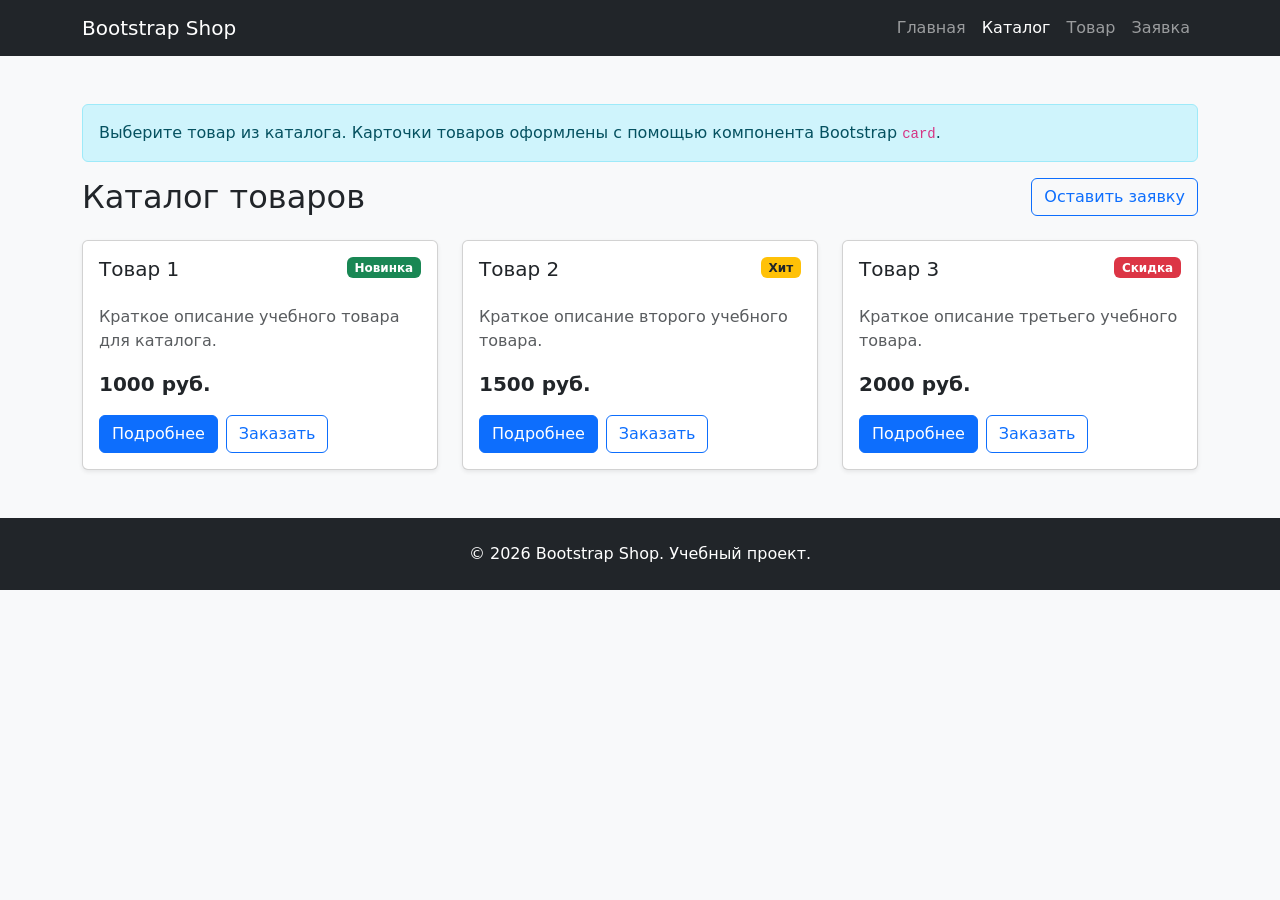
==== catalog.html @ cc486c78 "feat: add catalog, product and order pages" ====
<!DOCTYPE html>
<html lang="ru">
<head>
  <meta charset="UTF-8">
  <meta name="viewport" content="width=device-width, initial-scale=1.0">
  <title>Каталог – Bootstrap Shop</title>
  <link href="https://cdn.jsdelivr.net/npm/bootstrap@5.3.3/dist/css/bootstrap.min.css" rel="stylesheet">
  <link rel="stylesheet" href="css/custom.css">
</head>
<body class="bg-light">

  <!-- Навигация -->
  <nav class="navbar navbar-expand-lg navbar-dark bg-dark">
    <div class="container">
      <a class="navbar-brand" href="index.html">Bootstrap Shop</a>
      <button class="navbar-toggler" type="button" data-bs-toggle="collapse" data-bs-target="#mainNavbar">
        <span class="navbar-toggler-icon"></span>
      </button>
      <div class="collapse navbar-collapse" id="mainNavbar">
        <ul class="navbar-nav ms-auto">
          <li class="nav-item"><a class="nav-link" href="index.html">Главная</a></li>
          <li class="nav-item"><a class="nav-link active" href="catalog.html">Каталог</a></li>
          <li class="nav-item"><a class="nav-link" href="product.html">Товар</a></li>
          <li class="nav-item"><a class="nav-link" href="order.html">Заявка</a></li>
        </ul>
      </div>
    </div>
  </nav>

  <!-- Основной контент -->
  <main class="container my-5">
    <!-- Alert -->
    <div class="alert alert-info" role="alert">
      Выберите товар из каталога. Карточки товаров оформлены с помощью компонента Bootstrap <code>card</code>.
    </div>

    <div class="d-flex justify-content-between align-items-center mb-4">
      <h1 class="h2 mb-0">Каталог товаров</h1>
      <a class="btn btn-outline-primary" href="order.html">Оставить заявку</a>
    </div>

    <!-- Сетка карточек -->
    <div class="row g-4">
      
      <!-- Карточка 1 -->
      <div class="col-12 col-md-6 col-lg-4">
        <div class="card h-100 shadow-sm">
          <div class="card-body d-flex flex-column">
            <div class="d-flex justify-content-between align-items-start mb-3">
              <h2 class="card-title h5">Товар 1</h2>
              <span class="badge bg-success">Новинка</span>
            </div>
            <p class="card-text text-muted">Краткое описание учебного товара для каталога.</p>
            <p class="fw-bold fs-5 mt-auto">1000 руб.</p>
            <div class="d-flex gap-2">
              <a class="btn btn-primary" href="product.html">Подробнее</a>
              <button class="btn btn-outline-primary" type="button" data-bs-toggle="modal" data-bs-target="#orderModal">Заказать</button>
            </div>
          </div>
        </div>
      </div>

      <!-- Карточка 2 -->
      <div class="col-12 col-md-6 col-lg-4">
        <div class="card h-100 shadow-sm">
          <div class="card-body d-flex flex-column">
            <div class="d-flex justify-content-between align-items-start mb-3">
              <h2 class="card-title h5">Товар 2</h2>
              <span class="badge bg-warning text-dark">Хит</span>
            </div>
            <p class="card-text text-muted">Краткое описание второго учебного товара.</p>
            <p class="fw-bold fs-5 mt-auto">1500 руб.</p>
            <div class="d-flex gap-2">
              <a class="btn btn-primary" href="product.html">Подробнее</a>
              <button class="btn btn-outline-primary" type="button" data-bs-toggle="modal" data-bs-target="#orderModal">Заказать</button>
            </div>
          </div>
        </div>
      </div>

      <!-- Карточка 3 -->
      <div class="col-12 col-md-6 col-lg-4">
        <div class="card h-100 shadow-sm">
          <div class="card-body d-flex flex-column">
            <div class="d-flex justify-content-between align-items-start mb-3">
              <h2 class="card-title h5">Товар 3</h2>
              <span class="badge bg-danger">Скидка</span>
            </div>
            <p class="card-text text-muted">Краткое описание третьего учебного товара.</p>
            <p class="fw-bold fs-5 mt-auto">2000 руб.</p>
            <div class="d-flex gap-2">
              <a class="btn btn-primary" href="product.html">Подробнее</a>
              <button class="btn btn-outline-primary" type="button" data-bs-toggle="modal" data-bs-target="#orderModal">Заказать</button>
            </div>
          </div>
        </div>
      </div>

    </div>
  </main>

  <!-- Модальное окно -->
  <div class="modal fade" id="orderModal" tabindex="-1" aria-labelledby="orderModalLabel" aria-hidden="true">
    <div class="modal-dialog">
      <div class="modal-content">
        <div class="modal-header">
          <h2 class="modal-title h5" id="orderModalLabel">Быстрая заявка</h2>
          <button type="button" class="btn-close" data-bs-dismiss="modal" aria-label="Закрыть"></button>
        </div>
        <div class="modal-body">
          <p class="text-muted">Оставьте контактные данные, и менеджер свяжется с вами.</p>
          <form>
            <div class="mb-3">
              <label for="modal-name" class="form-label">Имя</label>
              <input id="modal-name" type="text" class="form-control" required>
            </div>
            <div class="mb-3">
              <label for="modal-phone" class="form-label">Телефон</label>
              <input id="modal-phone" type="tel" class="form-control" required>
            </div>
            <div class="form-check mb-3">
              <input id="modal-agree" class="form-check-input" type="checkbox" required>
              <label class="form-check-label" for="modal-agree">Согласен на обработку данных</label>
            </div>
          </form>
        </div>
        <div class="modal-footer">
          <button type="button" class="btn btn-secondary" data-bs-dismiss="modal">Закрыть</button>
          <button type="button" class="btn btn-primary">Отправить</button>
        </div>
      </div>
    </div>
  </div>

  <!-- Подвал -->
  <footer class="bg-dark text-white py-4 mt-5">
    <div class="container text-center">
      <p class="mb-0">&copy; 2026 Bootstrap Shop. Учебный проект.</p>
    </div>
  </footer>

  <!-- Bootstrap JS Bundle -->
  <script src="https://cdn.jsdelivr.net/npm/bootstrap@5.3.3/dist/js/bootstrap.bundle.min.js"></script>
</body>
</html>
---- css/custom.css ----
body {
  min-height: 100vh;
}

.placeholder-box {
  min-height: 240px;
}
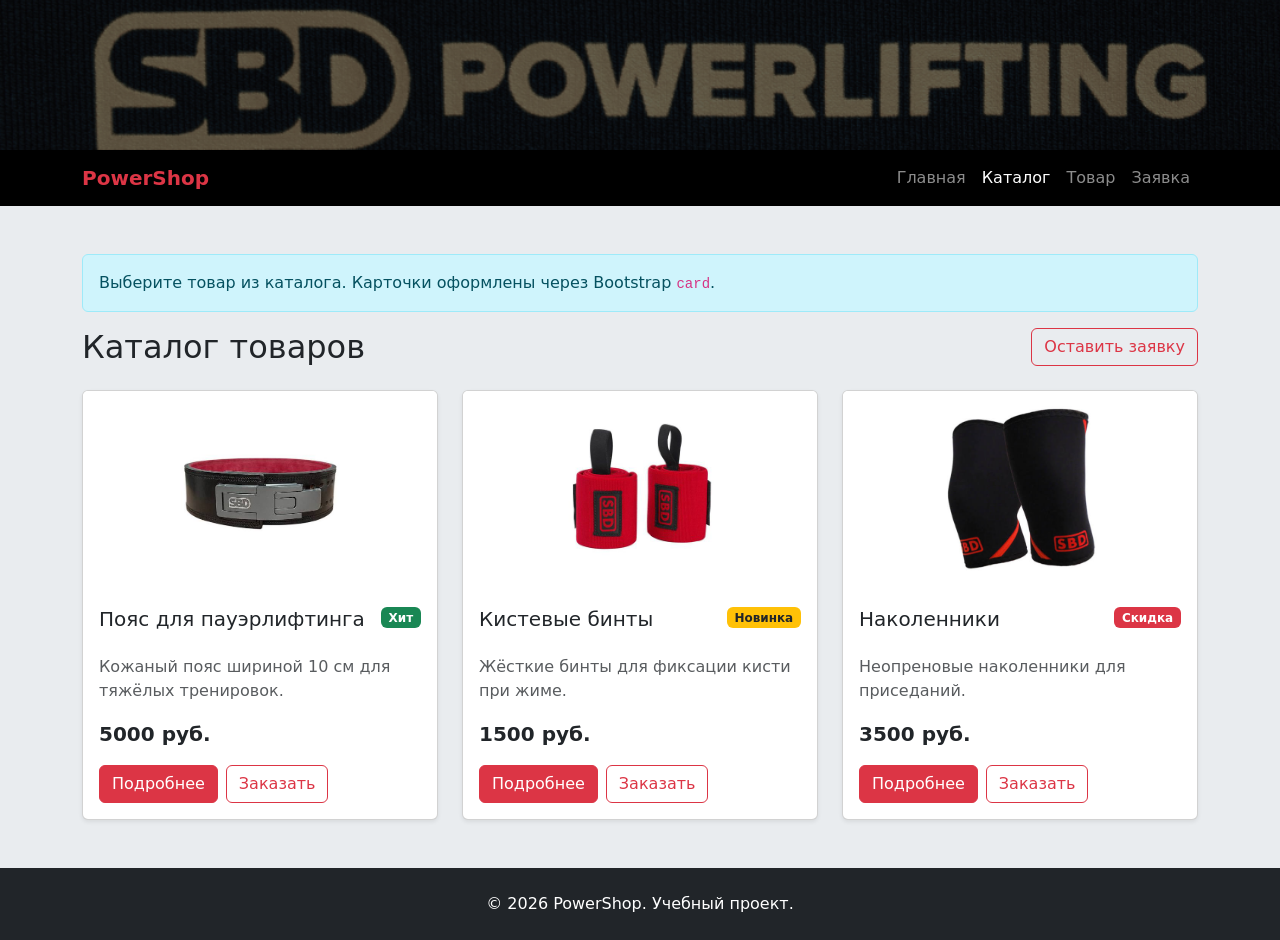
==== commit 425ffe35: "feat: finalize PowerShop design, update README with all improvements" ====
--- a/catalog.html
+++ b/catalog.html
@@ -3,16 +3,17 @@
 <head>
   <meta charset="UTF-8">
   <meta name="viewport" content="width=device-width, initial-scale=1.0">
-  <title>Каталог – Bootstrap Shop</title>
-  <link href="https://cdn.jsdelivr.net/npm/bootstrap@5.3.3/dist/css/bootstrap.min.css" rel="stylesheet">
+  <title>Каталог – PowerShop</title>
+  <link rel="stylesheet" href="vendor/bootstrap/css/bootstrap.min.css">
   <link rel="stylesheet" href="css/custom.css">
 </head>
 <body class="bg-light">
 
-  <!-- Навигация -->
-  <nav class="navbar navbar-expand-lg navbar-dark bg-dark">
+  <header class="py-5 header-bg"></header>
+
+  <nav class="navbar navbar-expand-lg navbar-dark bg-black">
     <div class="container">
-      <a class="navbar-brand" href="index.html">Bootstrap Shop</a>
+      <a class="navbar-brand text-danger fw-bold" href="index.html">PowerShop</a>
       <button class="navbar-toggler" type="button" data-bs-toggle="collapse" data-bs-target="#mainNavbar">
         <span class="navbar-toggler-icon"></span>
       </button>
@@ -27,79 +28,73 @@
     </div>
   </nav>
 
-  <!-- Основной контент -->
   <main class="container my-5">
-    <!-- Alert -->
     <div class="alert alert-info" role="alert">
-      Выберите товар из каталога. Карточки товаров оформлены с помощью компонента Bootstrap <code>card</code>.
+      Выберите товар из каталога. Карточки оформлены через Bootstrap <code>card</code>.
     </div>
 
     <div class="d-flex justify-content-between align-items-center mb-4">
-      <h1 class="h2 mb-0">Каталог товаров</h1>
-      <a class="btn btn-outline-primary" href="order.html">Оставить заявку</a>
+      <h1 class="h2 mb-0 text-dark">Каталог товаров</h1>
+      <a class="btn btn-outline-danger" href="order.html">Оставить заявку</a>
     </div>
 
-    <!-- Сетка карточек -->
     <div class="row g-4">
-      
-      <!-- Карточка 1 -->
       <div class="col-12 col-md-6 col-lg-4">
         <div class="card h-100 shadow-sm">
+          <img src="images/belt.jpg" class="card-img-top" alt="Пояс для пауэрлифтинга">
           <div class="card-body d-flex flex-column">
             <div class="d-flex justify-content-between align-items-start mb-3">
-              <h2 class="card-title h5">Товар 1</h2>
-              <span class="badge bg-success">Новинка</span>
+              <h2 class="card-title h5">Пояс для пауэрлифтинга</h2>
+              <span class="badge bg-success">Хит</span>
             </div>
-            <p class="card-text text-muted">Краткое описание учебного товара для каталога.</p>
-            <p class="fw-bold fs-5 mt-auto">1000 руб.</p>
+            <p class="card-text text-muted">Кожаный пояс шириной 10 см для тяжёлых тренировок.</p>
+            <p class="fw-bold fs-5 mt-auto">5000 руб.</p>
             <div class="d-flex gap-2">
-              <a class="btn btn-primary" href="product.html">Подробнее</a>
-              <button class="btn btn-outline-primary" type="button" data-bs-toggle="modal" data-bs-target="#orderModal">Заказать</button>
+              <a class="btn btn-danger" href="product.html">Подробнее</a>
+              <button class="btn btn-outline-danger" type="button" data-bs-toggle="modal" data-bs-target="#orderModal">Заказать</button>
             </div>
           </div>
         </div>
       </div>
 
-      <!-- Карточка 2 -->
       <div class="col-12 col-md-6 col-lg-4">
         <div class="card h-100 shadow-sm">
+          <img src="images/wraps.jpg" class="card-img-top" alt="Кистевые бинты">
           <div class="card-body d-flex flex-column">
             <div class="d-flex justify-content-between align-items-start mb-3">
-              <h2 class="card-title h5">Товар 2</h2>
-              <span class="badge bg-warning text-dark">Хит</span>
+              <h2 class="card-title h5">Кистевые бинты</h2>
+              <span class="badge bg-warning text-dark">Новинка</span>
             </div>
-            <p class="card-text text-muted">Краткое описание второго учебного товара.</p>
+            <p class="card-text text-muted">Жёсткие бинты для фиксации кисти при жиме.</p>
             <p class="fw-bold fs-5 mt-auto">1500 руб.</p>
             <div class="d-flex gap-2">
-              <a class="btn btn-primary" href="product.html">Подробнее</a>
-              <button class="btn btn-outline-primary" type="button" data-bs-toggle="modal" data-bs-target="#orderModal">Заказать</button>
+              <a class="btn btn-danger" href="product.html">Подробнее</a>
+              <button class="btn btn-outline-danger" type="button" data-bs-toggle="modal" data-bs-target="#orderModal">Заказать</button>
             </div>
           </div>
         </div>
       </div>
 
-      <!-- Карточка 3 -->
       <div class="col-12 col-md-6 col-lg-4">
         <div class="card h-100 shadow-sm">
+          <img src="images/knee.jpg" class="card-img-top" alt="Наколенники">
           <div class="card-body d-flex flex-column">
             <div class="d-flex justify-content-between align-items-start mb-3">
-              <h2 class="card-title h5">Товар 3</h2>
+              <h2 class="card-title h5">Наколенники</h2>
               <span class="badge bg-danger">Скидка</span>
             </div>
-            <p class="card-text text-muted">Краткое описание третьего учебного товара.</p>
-            <p class="fw-bold fs-5 mt-auto">2000 руб.</p>
+            <p class="card-text text-muted">Неопреновые наколенники для приседаний.</p>
+            <p class="fw-bold fs-5 mt-auto">3500 руб.</p>
             <div class="d-flex gap-2">
-              <a class="btn btn-primary" href="product.html">Подробнее</a>
-              <button class="btn btn-outline-primary" type="button" data-bs-toggle="modal" data-bs-target="#orderModal">Заказать</button>
+              <a class="btn btn-danger" href="product.html">Подробнее</a>
+              <button class="btn btn-outline-danger" type="button" data-bs-toggle="modal" data-bs-target="#orderModal">Заказать</button>
             </div>
           </div>
         </div>
       </div>
-
     </div>
   </main>
 
-  <!-- Модальное окно -->
   <div class="modal fade" id="orderModal" tabindex="-1" aria-labelledby="orderModalLabel" aria-hidden="true">
     <div class="modal-dialog">
       <div class="modal-content">
@@ -108,7 +103,7 @@
           <button type="button" class="btn-close" data-bs-dismiss="modal" aria-label="Закрыть"></button>
         </div>
         <div class="modal-body">
-          <p class="text-muted">Оставьте контактные данные, и менеджер свяжется с вами.</p>
+          <p class="text-muted">Оставьте контактные данные, и мы свяжемся с вами.</p>
           <form>
             <div class="mb-3">
               <label for="modal-name" class="form-label">Имя</label>
@@ -126,20 +121,18 @@
         </div>
         <div class="modal-footer">
           <button type="button" class="btn btn-secondary" data-bs-dismiss="modal">Закрыть</button>
-          <button type="button" class="btn btn-primary">Отправить</button>
+          <button type="button" class="btn btn-danger">Отправить</button>
         </div>
       </div>
     </div>
   </div>
 
-  <!-- Подвал -->
   <footer class="bg-dark text-white py-4 mt-5">
     <div class="container text-center">
-      <p class="mb-0">&copy; 2026 Bootstrap Shop. Учебный проект.</p>
+      <p class="mb-0">&copy; 2026 PowerShop. Учебный проект.</p>
     </div>
   </footer>
 
-  <!-- Bootstrap JS Bundle -->
-  <script src="https://cdn.jsdelivr.net/npm/bootstrap@5.3.3/dist/js/bootstrap.bundle.min.js"></script>
+  <script src="vendor/bootstrap/js/bootstrap.bundle.min.js"></script>
 </body>
 </html>
--- a/css/custom.css
+++ b/css/custom.css
@@ -1,5 +1,44 @@
 body {
   min-height: 100vh;
+}
+
+.header-bg {
+  background-image: linear-gradient(rgba(0, 0, 0, 0.6), rgba(0, 0, 0, 0.6)), url('../images/bd.jpg');
+  background-size: cover;
+  background-position: center;
+  background-repeat: no-repeat;
+  min-height: 150px;
+}
+
+.bg-light {
+  background-color: #e9ecef !important;
+}
+
+.carousel-control-prev-icon,
+.carousel-control-next-icon {
+  background-color: #000;
+  border-radius: 50%;
+  padding: 20px;
+  background-size: 50%;
+}
+
+.carousel-indicators [data-bs-target] {
+  background-color: #000;
+}
+
+.toast {
+  background-color: #198754;
+  color: #fff;
+}
+.toast .btn-close-white {
+  filter: invert(1);
+}
+
+.card-img-top {
+  height: 200px;
+  object-fit: contain;
+  padding: 15px;
+  background-color: #fff;
 }
 
 .placeholder-box {
